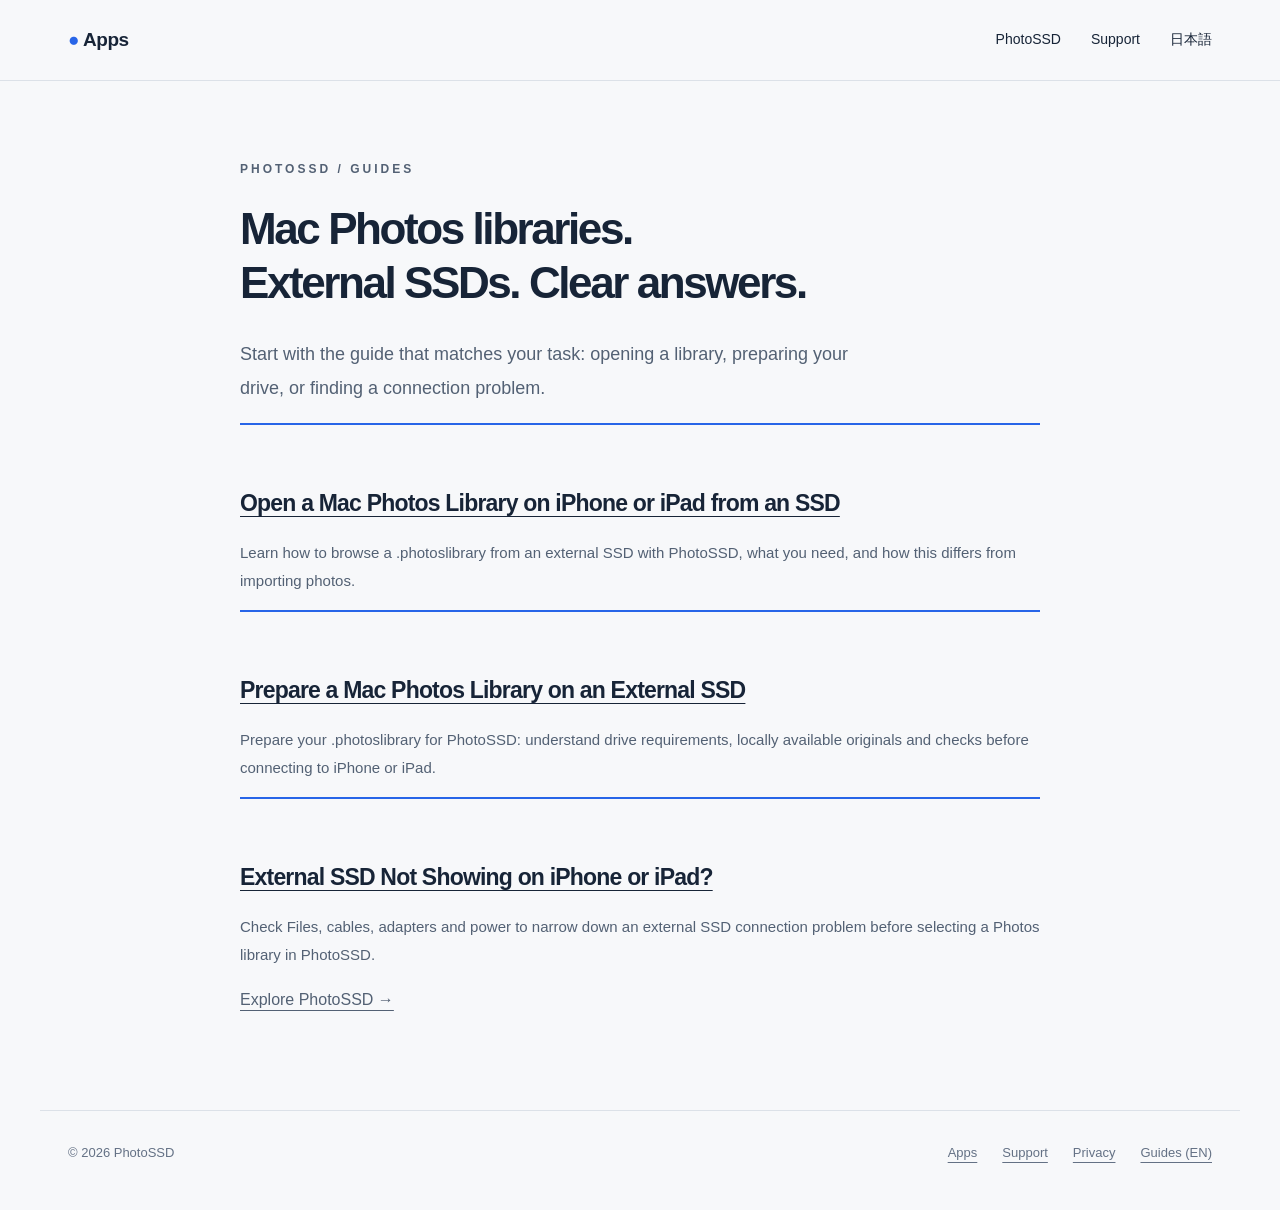
==== guides/index.html @ ad20ba61 "Publish English-first PhotoSSD website with bilingual support and setup guides" ====
<!doctype html><html lang="en"><head><meta charset="utf-8"><meta name="viewport" content="width=device-width, initial-scale=1"><title>PhotoSSD Guides | Mac Photos Libraries &amp; External SSDs</title><meta name="description" content="Practical guides to opening a Mac Photos library on iPhone or iPad, preparing an external SSD, and troubleshooting connections."><link rel="canonical" href="https://djvshvk343.github.io/photossd-support/guides/"><link rel="alternate" hreflang="en" href="https://djvshvk343.github.io/photossd-support/guides/"><link rel="alternate" hreflang="x-default" href="https://djvshvk343.github.io/photossd-support/guides/"><meta property="og:type" content="website"><meta property="og:title" content="PhotoSSD Guides | Mac Photos Libraries &amp; External SSDs"><meta property="og:description" content="Practical guides to opening a Mac Photos library on iPhone or iPad, preparing an external SSD, and troubleshooting connections."><meta property="og:url" content="https://djvshvk343.github.io/photossd-support/guides/"><meta property="og:image" content="https://djvshvk343.github.io/photossd-support/assets/og.png"><meta property="og:image:alt" content="PhotoSSD"><meta property="og:locale" content="en_GB"><meta name="apple-itunes-app" content="app-id=6810257487"><meta property="og:site_name" content="Independent Apps — PhotoSSD"><meta name="twitter:card" content="summary_large_image"><link rel="icon" href="../assets/icon.webp"><link rel="stylesheet" href="../assets/style.css"><script type="application/ld+json">[{"@context": "https://schema.org", "@type": "WebPage", "name": "PhotoSSD Guides | Mac Photos Libraries & External SSDs", "url": "https://djvshvk343.github.io/photossd-support/guides/", "inLanguage": "en", "description": "Practical guides to opening a Mac Photos library on iPhone or iPad, preparing an external SSD, and troubleshooting connections."}, {"@context": "https://schema.org", "@type": "WebSite", "@id": "https://djvshvk343.github.io/photossd-support/#website", "name": "Independent Apps — PhotoSSD", "url": "https://djvshvk343.github.io/photossd-support/", "inLanguage": ["en", "ja"]}, {"@context": "https://schema.org", "@type": "BreadcrumbList", "itemListElement": [{"@type": "ListItem", "position": 1, "name": "Apps", "item": "https://djvshvk343.github.io/photossd-support/"}, {"@type": "ListItem", "position": 2, "name": "PhotoSSD Guides | Mac Photos Libraries & External SSDs", "item": "https://djvshvk343.github.io/photossd-support/guides/"}]}]</script></head><body><a class="skip" href="#main">Skip to content</a><header><nav aria-label="Main navigation"><a class="brand" href="../index.html"><span>●</span> Apps</a><a href="../photossd/index.html">PhotoSSD</a><a href="../support.html">Support</a><a lang="ja" hreflang="ja" href="../ja/photossd/index.html">日本語</a></nav></header><main id="main"><article class="prose"><p class="eyebrow">PhotoSSD / Guides</p><h1>Mac Photos libraries.<br>External SSDs. Clear answers.</h1><p class="lead">Start with the guide that matches your task: opening a library, preparing your drive, or finding a connection problem.</p><article class="feature"><h2><a href="open-mac-photos-library-iphone-ipad/index.html">Open a Mac Photos Library on iPhone or iPad from an SSD</a></h2><p>Learn how to browse a .photoslibrary from an external SSD with PhotoSSD, what you need, and how this differs from importing photos.</p></article><article class="feature"><h2><a href="prepare-photos-library-external-ssd/index.html">Prepare a Mac Photos Library on an External SSD</a></h2><p>Prepare your .photoslibrary for PhotoSSD: understand drive requirements, locally available originals and checks before connecting to iPhone or iPad.</p></article><article class="feature"><h2><a href="external-ssd-not-showing-iphone-ipad/index.html">External SSD Not Showing on iPhone or iPad?</a></h2><p>Check Files, cables, adapters and power to narrow down an external SSD connection problem before selecting a Photos library in PhotoSSD.</p></article><p><a href="../photossd/index.html">Explore PhotoSSD →</a></p></article></main><footer><span>© 2026 PhotoSSD</span><div><a href="../index.html">Apps</a><a href="../support.html">Support</a><a href="../privacy.html">Privacy</a><a href="../guides/index.html">Guides (EN)</a></div></footer></body></html>
---- assets/style.css ----
*{box-sizing:border-box}html{scroll-behavior:smooth;scroll-padding-top:100px}body{margin:0;background:#f7f8fa;color:#172437;font-family:-apple-system,BlinkMacSystemFont,"Helvetica Neue",Arial,"Hiragino Kaku Gothic ProN",sans-serif;line-height:1.85}a{color:inherit;text-underline-offset:5px}img{max-width:100%;height:auto}header{border-bottom:1px solid #dce1e8;background:#f7f8faf2;position:sticky;top:0;z-index:10;backdrop-filter:blur(12px)}nav{max-width:1200px;margin:auto;display:flex;align-items:center;gap:30px;min-height:80px;padding:16px 28px}nav a{text-decoration:none;font-size:14px}nav .brand{font-size:19px;font-weight:750;letter-spacing:-.5px;margin-right:auto}.brand span{color:#2865e8}main{max-width:1200px;margin:auto;padding:0 28px}.eyebrow{font-size:12px;letter-spacing:3px;color:#2865e8;font-weight:750;text-transform:uppercase}.hero{display:grid;grid-template-columns:1.25fr 1fr;gap:65px;align-items:center;padding:80px 0 90px}h1{font-size:clamp(40px,4.8vw,68px);letter-spacing:-.055em;line-height:1.23;margin:22px 0 28px;font-weight:750}h1 span{color:#2865e8}h2{font-size:clamp(27px,3vw,40px);letter-spacing:-.035em;line-height:1.45}h3{font-size:22px;line-height:1.5}.lead{font-size:18px;color:#536174;max-width:620px}.buttons{display:flex;align-items:center;gap:24px;flex-wrap:wrap;margin:30px 0}.button{display:inline-flex;align-items:center;gap:14px;border-radius:9px;background:#172437;color:white;text-decoration:none;padding:14px 22px;font-weight:650;line-height:1.5}.button.blue{background:#2865e8}.button:hover{background:#1748aa}.button small{font-size:10px;display:block;font-weight:400}.note{font-size:13px;color:#647185}.hero-art{position:relative;background:#e8eef7;border-radius:32px;padding:35px 28px 0;display:flex;justify-content:center;overflow:hidden;box-shadow:inset 0 0 70px #d9e6fa}.hero-art img.screen{width:260px;border:7px solid #17202c;border-bottom:0;border-radius:34px 34px 0 0;box-shadow:0 20px 50px #1c365b30;display:block}.art-label{position:absolute;left:20px;bottom:45px;background:white;padding:12px 18px;border:1px solid #dde4ee;border-radius:12px;box-shadow:0 8px 30px #142d5020;font-size:13px;font-weight:650}.art-label span{display:block;color:#2865e8;font-size:11px}.strip{display:grid;grid-template-columns:repeat(3,1fr);border-top:1px solid #dce1e8;border-bottom:1px solid #dce1e8;padding:23px 0;gap:20px}.strip p{margin:0;font-size:14px}.strip b{display:block;font-size:17px}.section{padding:80px 0}.section + .section{border-top:1px solid #dce1e8}.section-title{display:flex;align-items:end;justify-content:space-between;gap:30px;margin-bottom:35px}.section-title h2{margin-bottom:0}.section-title p{max-width:380px;color:#647185;font-size:14px}.features{display:grid;grid-template-columns:repeat(3,1fr);gap:40px}.feature{border-top:2px solid #2865e8;padding-top:20px}.feature .num{color:#2865e8;font-size:13px;font-weight:700}.feature p{color:#647185;font-size:15px}.gallery{display:grid;grid-template-columns:repeat(4,1fr);gap:22px}.gallery a{display:block}.gallery img{display:block;border-radius:20px;border:1px solid #dce1e8;background:#111}.gallery figcaption{font-size:13px;color:#647185;padding-top:15px}.gallery figure{margin:0}.steps{display:grid;grid-template-columns:repeat(3,1fr);gap:35px;counter-reset:step}.steps article{counter-increment:step}.steps article:before{content:'0' counter(step);color:#2865e8;font-size:38px;font-weight:700}.steps p{color:#647185}.privacy-panel{background:#172437;color:#fff;border-radius:24px;padding:50px;display:grid;grid-template-columns:1fr 1fr;gap:50px}.privacy-panel p{color:#becbdf}.privacy-panel .eyebrow{color:#87aeff}.cta{text-align:center;padding:60px 20px}.cta .buttons{justify-content:center}footer{max-width:1200px;margin:auto;border-top:1px solid #dce1e8;padding:30px 28px 45px;display:flex;justify-content:space-between;gap:24px;color:#647185;font-size:13px}footer div{display:flex;gap:25px}.app-card{display:grid;grid-template-columns:100px 1fr auto;align-items:center;gap:35px;padding:38px 0;border-top:1px solid #dce1e8}.app-card img{width:100px;border-radius:23px}.app-card h3{margin:0}.app-card p{color:#647185;margin:8px 0}.intro-icon{width:65px;border-radius:15px}.prose{max-width:800px;margin:auto;padding:65px 0 80px}.prose h1{font-size:44px}.prose h2{font-size:23px;margin-top:42px}.prose p{color:#536174}.prose a{overflow-wrap:anywhere}.prose .contact{background:#e8eef7;padding:25px;border-radius:14px}details{border-bottom:1px solid #dce1e8;padding:23px 0}summary{cursor:pointer;font-weight:650}details p{color:#647185;max-width:850px}.skip{position:absolute;left:10px;top:-80px;z-index:20;background:white;padding:10px}.skip:focus{top:5px}:focus-visible{outline:3px solid #f29c27;outline-offset:5px}@media(max-width:800px){nav{gap:18px;padding:14px 20px;min-height:68px}nav a{font-size:12px}main{padding:0 22px}.hero{grid-template-columns:1fr;gap:35px;padding:45px 0}.hero-art{max-width:450px;width:100%;margin:auto;max-height:570px}.hero h1{font-size:clamp(34px,8.3vw,44px)}.strip{grid-template-columns:1fr;gap:12px}.strip b{display:inline;margin-right:10px}.features,.steps{grid-template-columns:1fr;gap:25px}.section{padding:50px 0}.section-title{display:block}.gallery{grid-template-columns:repeat(2,1fr);gap:20px 15px}.privacy-panel{grid-template-columns:1fr;padding:30px;gap:10px}.app-card{grid-template-columns:70px 1fr;gap:20px}.app-card .button{grid-column:1/-1;justify-content:center}.app-card img{width:70px}footer{flex-direction:column}footer div{flex-wrap:wrap}.prose h1{font-size:34px}}@media(prefers-reduced-motion:reduce){html{scroll-behavior:auto}}.table-scroll{overflow-x:auto}table{width:100%;border-collapse:collapse;font-size:15px}th,td{text-align:left;border-bottom:1px solid #dce1e8;padding:16px;vertical-align:top}th{background:#e8eef7}.prose li{margin-bottom:10px}.prose code{overflow-wrap:anywhere}.storefronts{line-height:2.4}.feature a{text-decoration-thickness:1px}@media(max-width:400px){nav{gap:12px}nav .brand{font-size:17px}nav a{font-size:12px}}
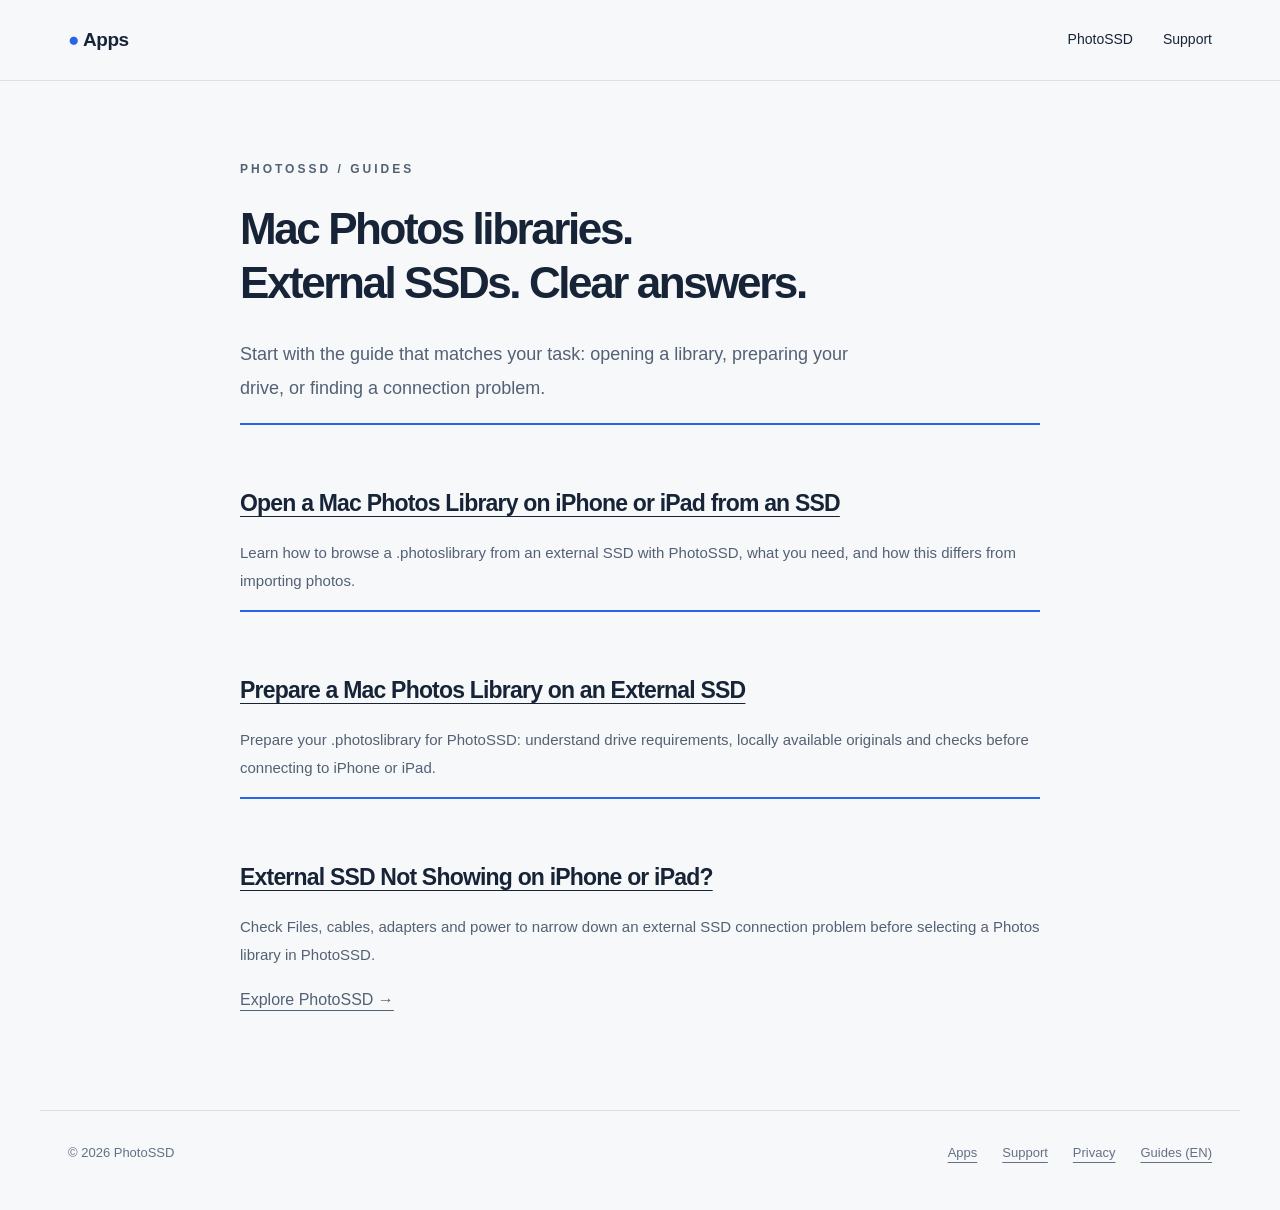
==== commit ec085eed: "Remove header language selector and keep English as default" ====
--- a/guides/index.html
+++ b/guides/index.html
@@ -1 +1 @@
-<!doctype html><html lang="en"><head><meta charset="utf-8"><meta name="viewport" content="width=device-width, initial-scale=1"><title>PhotoSSD Guides | Mac Photos Libraries &amp; External SSDs</title><meta name="description" content="Practical guides to opening a Mac Photos library on iPhone or iPad, preparing an external SSD, and troubleshooting connections."><link rel="canonical" href="https://djvshvk343.github.io/photossd-support/guides/"><link rel="alternate" hreflang="en" href="https://djvshvk343.github.io/photossd-support/guides/"><link rel="alternate" hreflang="x-default" href="https://djvshvk343.github.io/photossd-support/guides/"><meta property="og:type" content="website"><meta property="og:title" content="PhotoSSD Guides | Mac Photos Libraries &amp; External SSDs"><meta property="og:description" content="Practical guides to opening a Mac Photos library on iPhone or iPad, preparing an external SSD, and troubleshooting connections."><meta property="og:url" content="https://djvshvk343.github.io/photossd-support/guides/"><meta property="og:image" content="https://djvshvk343.github.io/photossd-support/assets/og.png"><meta property="og:image:alt" content="PhotoSSD"><meta property="og:locale" content="en_GB"><meta name="apple-itunes-app" content="app-id=6810257487"><meta property="og:site_name" content="Independent Apps — PhotoSSD"><meta name="twitter:card" content="summary_large_image"><link rel="icon" href="../assets/icon.webp"><link rel="stylesheet" href="../assets/style.css"><script type="application/ld+json">[{"@context": "https://schema.org", "@type": "WebPage", "name": "PhotoSSD Guides | Mac Photos Libraries & External SSDs", "url": "https://djvshvk343.github.io/photossd-support/guides/", "inLanguage": "en", "description": "Practical guides to opening a Mac Photos library on iPhone or iPad, preparing an external SSD, and troubleshooting connections."}, {"@context": "https://schema.org", "@type": "WebSite", "@id": "https://djvshvk343.github.io/photossd-support/#website", "name": "Independent Apps — PhotoSSD", "url": "https://djvshvk343.github.io/photossd-support/", "inLanguage": ["en", "ja"]}, {"@context": "https://schema.org", "@type": "BreadcrumbList", "itemListElement": [{"@type": "ListItem", "position": 1, "name": "Apps", "item": "https://djvshvk343.github.io/photossd-support/"}, {"@type": "ListItem", "position": 2, "name": "PhotoSSD Guides | Mac Photos Libraries & External SSDs", "item": "https://djvshvk343.github.io/photossd-support/guides/"}]}]</script></head><body><a class="skip" href="#main">Skip to content</a><header><nav aria-label="Main navigation"><a class="brand" href="../index.html"><span>●</span> Apps</a><a href="../photossd/index.html">PhotoSSD</a><a href="../support.html">Support</a><a lang="ja" hreflang="ja" href="../ja/photossd/index.html">日本語</a></nav></header><main id="main"><article class="prose"><p class="eyebrow">PhotoSSD / Guides</p><h1>Mac Photos libraries.<br>External SSDs. Clear answers.</h1><p class="lead">Start with the guide that matches your task: opening a library, preparing your drive, or finding a connection problem.</p><article class="feature"><h2><a href="open-mac-photos-library-iphone-ipad/index.html">Open a Mac Photos Library on iPhone or iPad from an SSD</a></h2><p>Learn how to browse a .photoslibrary from an external SSD with PhotoSSD, what you need, and how this differs from importing photos.</p></article><article class="feature"><h2><a href="prepare-photos-library-external-ssd/index.html">Prepare a Mac Photos Library on an External SSD</a></h2><p>Prepare your .photoslibrary for PhotoSSD: understand drive requirements, locally available originals and checks before connecting to iPhone or iPad.</p></article><article class="feature"><h2><a href="external-ssd-not-showing-iphone-ipad/index.html">External SSD Not Showing on iPhone or iPad?</a></h2><p>Check Files, cables, adapters and power to narrow down an external SSD connection problem before selecting a Photos library in PhotoSSD.</p></article><p><a href="../photossd/index.html">Explore PhotoSSD →</a></p></article></main><footer><span>© 2026 PhotoSSD</span><div><a href="../index.html">Apps</a><a href="../support.html">Support</a><a href="../privacy.html">Privacy</a><a href="../guides/index.html">Guides (EN)</a></div></footer></body></html>+<!doctype html><html lang="en"><head><meta charset="utf-8"><meta name="viewport" content="width=device-width, initial-scale=1"><title>PhotoSSD Guides | Mac Photos Libraries &amp; External SSDs</title><meta name="description" content="Practical guides to opening a Mac Photos library on iPhone or iPad, preparing an external SSD, and troubleshooting connections."><link rel="canonical" href="https://djvshvk343.github.io/photossd-support/guides/"><link rel="alternate" hreflang="en" href="https://djvshvk343.github.io/photossd-support/guides/"><link rel="alternate" hreflang="x-default" href="https://djvshvk343.github.io/photossd-support/guides/"><meta property="og:type" content="website"><meta property="og:title" content="PhotoSSD Guides | Mac Photos Libraries &amp; External SSDs"><meta property="og:description" content="Practical guides to opening a Mac Photos library on iPhone or iPad, preparing an external SSD, and troubleshooting connections."><meta property="og:url" content="https://djvshvk343.github.io/photossd-support/guides/"><meta property="og:image" content="https://djvshvk343.github.io/photossd-support/assets/og.png"><meta property="og:image:alt" content="PhotoSSD"><meta property="og:locale" content="en_GB"><meta name="apple-itunes-app" content="app-id=6810257487"><meta property="og:site_name" content="Independent Apps — PhotoSSD"><meta name="twitter:card" content="summary_large_image"><link rel="icon" href="../assets/icon.webp"><link rel="stylesheet" href="../assets/style.css"><script type="application/ld+json">[{"@context": "https://schema.org", "@type": "WebPage", "name": "PhotoSSD Guides | Mac Photos Libraries & External SSDs", "url": "https://djvshvk343.github.io/photossd-support/guides/", "inLanguage": "en", "description": "Practical guides to opening a Mac Photos library on iPhone or iPad, preparing an external SSD, and troubleshooting connections."}, {"@context": "https://schema.org", "@type": "WebSite", "@id": "https://djvshvk343.github.io/photossd-support/#website", "name": "Independent Apps — PhotoSSD", "url": "https://djvshvk343.github.io/photossd-support/", "inLanguage": ["en", "ja"]}, {"@context": "https://schema.org", "@type": "BreadcrumbList", "itemListElement": [{"@type": "ListItem", "position": 1, "name": "Apps", "item": "https://djvshvk343.github.io/photossd-support/"}, {"@type": "ListItem", "position": 2, "name": "PhotoSSD Guides | Mac Photos Libraries & External SSDs", "item": "https://djvshvk343.github.io/photossd-support/guides/"}]}]</script></head><body><a class="skip" href="#main">Skip to content</a><header><nav aria-label="Main navigation"><a class="brand" href="../index.html"><span>●</span> Apps</a><a href="../photossd/index.html">PhotoSSD</a><a href="../support.html">Support</a></nav></header><main id="main"><article class="prose"><p class="eyebrow">PhotoSSD / Guides</p><h1>Mac Photos libraries.<br>External SSDs. Clear answers.</h1><p class="lead">Start with the guide that matches your task: opening a library, preparing your drive, or finding a connection problem.</p><article class="feature"><h2><a href="open-mac-photos-library-iphone-ipad/index.html">Open a Mac Photos Library on iPhone or iPad from an SSD</a></h2><p>Learn how to browse a .photoslibrary from an external SSD with PhotoSSD, what you need, and how this differs from importing photos.</p></article><article class="feature"><h2><a href="prepare-photos-library-external-ssd/index.html">Prepare a Mac Photos Library on an External SSD</a></h2><p>Prepare your .photoslibrary for PhotoSSD: understand drive requirements, locally available originals and checks before connecting to iPhone or iPad.</p></article><article class="feature"><h2><a href="external-ssd-not-showing-iphone-ipad/index.html">External SSD Not Showing on iPhone or iPad?</a></h2><p>Check Files, cables, adapters and power to narrow down an external SSD connection problem before selecting a Photos library in PhotoSSD.</p></article><p><a href="../photossd/index.html">Explore PhotoSSD →</a></p></article></main><footer><span>© 2026 PhotoSSD</span><div><a href="../index.html">Apps</a><a href="../support.html">Support</a><a href="../privacy.html">Privacy</a><a href="../guides/index.html">Guides (EN)</a></div></footer></body></html>
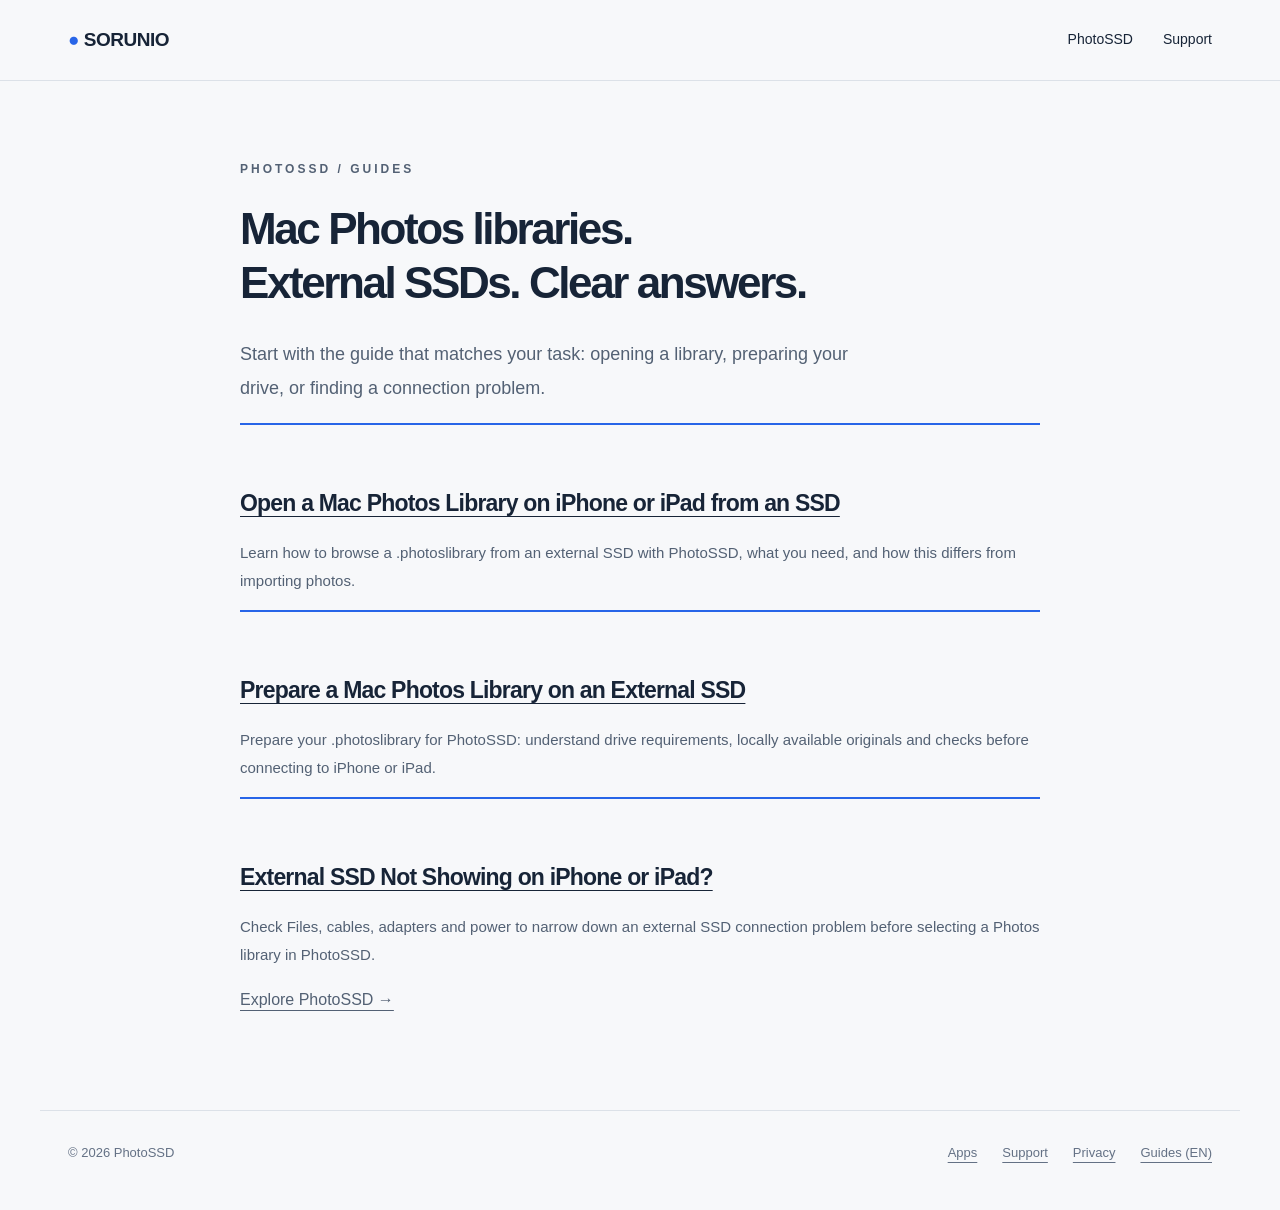
==== commit 18f15e06: "Align PhotoSSD website with free pricing and SORUNIO markets" ====
--- a/guides/index.html
+++ b/guides/index.html
@@ -1 +1 @@
-<!doctype html><html lang="en"><head><meta charset="utf-8"><meta name="viewport" content="width=device-width, initial-scale=1"><title>PhotoSSD Guides | Mac Photos Libraries &amp; External SSDs</title><meta name="description" content="Practical guides to opening a Mac Photos library on iPhone or iPad, preparing an external SSD, and troubleshooting connections."><link rel="canonical" href="https://djvshvk343.github.io/photossd-support/guides/"><link rel="alternate" hreflang="en" href="https://djvshvk343.github.io/photossd-support/guides/"><link rel="alternate" hreflang="x-default" href="https://djvshvk343.github.io/photossd-support/guides/"><meta property="og:type" content="website"><meta property="og:title" content="PhotoSSD Guides | Mac Photos Libraries &amp; External SSDs"><meta property="og:description" content="Practical guides to opening a Mac Photos library on iPhone or iPad, preparing an external SSD, and troubleshooting connections."><meta property="og:url" content="https://djvshvk343.github.io/photossd-support/guides/"><meta property="og:image" content="https://djvshvk343.github.io/photossd-support/assets/og.png"><meta property="og:image:alt" content="PhotoSSD"><meta property="og:locale" content="en_GB"><meta name="apple-itunes-app" content="app-id=6810257487"><meta property="og:site_name" content="Independent Apps — PhotoSSD"><meta name="twitter:card" content="summary_large_image"><link rel="icon" href="../assets/icon.webp"><link rel="stylesheet" href="../assets/style.css"><script type="application/ld+json">[{"@context": "https://schema.org", "@type": "WebPage", "name": "PhotoSSD Guides | Mac Photos Libraries & External SSDs", "url": "https://djvshvk343.github.io/photossd-support/guides/", "inLanguage": "en", "description": "Practical guides to opening a Mac Photos library on iPhone or iPad, preparing an external SSD, and troubleshooting connections."}, {"@context": "https://schema.org", "@type": "WebSite", "@id": "https://djvshvk343.github.io/photossd-support/#website", "name": "Independent Apps — PhotoSSD", "url": "https://djvshvk343.github.io/photossd-support/", "inLanguage": ["en", "ja"]}, {"@context": "https://schema.org", "@type": "BreadcrumbList", "itemListElement": [{"@type": "ListItem", "position": 1, "name": "Apps", "item": "https://djvshvk343.github.io/photossd-support/"}, {"@type": "ListItem", "position": 2, "name": "PhotoSSD Guides | Mac Photos Libraries & External SSDs", "item": "https://djvshvk343.github.io/photossd-support/guides/"}]}]</script></head><body><a class="skip" href="#main">Skip to content</a><header><nav aria-label="Main navigation"><a class="brand" href="../index.html"><span>●</span> Apps</a><a href="../photossd/index.html">PhotoSSD</a><a href="../support.html">Support</a></nav></header><main id="main"><article class="prose"><p class="eyebrow">PhotoSSD / Guides</p><h1>Mac Photos libraries.<br>External SSDs. Clear answers.</h1><p class="lead">Start with the guide that matches your task: opening a library, preparing your drive, or finding a connection problem.</p><article class="feature"><h2><a href="open-mac-photos-library-iphone-ipad/index.html">Open a Mac Photos Library on iPhone or iPad from an SSD</a></h2><p>Learn how to browse a .photoslibrary from an external SSD with PhotoSSD, what you need, and how this differs from importing photos.</p></article><article class="feature"><h2><a href="prepare-photos-library-external-ssd/index.html">Prepare a Mac Photos Library on an External SSD</a></h2><p>Prepare your .photoslibrary for PhotoSSD: understand drive requirements, locally available originals and checks before connecting to iPhone or iPad.</p></article><article class="feature"><h2><a href="external-ssd-not-showing-iphone-ipad/index.html">External SSD Not Showing on iPhone or iPad?</a></h2><p>Check Files, cables, adapters and power to narrow down an external SSD connection problem before selecting a Photos library in PhotoSSD.</p></article><p><a href="../photossd/index.html">Explore PhotoSSD →</a></p></article></main><footer><span>© 2026 PhotoSSD</span><div><a href="../index.html">Apps</a><a href="../support.html">Support</a><a href="../privacy.html">Privacy</a><a href="../guides/index.html">Guides (EN)</a></div></footer></body></html>+<!doctype html><html lang="en"><head><meta charset="utf-8"><meta name="viewport" content="width=device-width, initial-scale=1"><title>PhotoSSD Guides | Mac Photos Libraries &amp; External SSDs</title><meta name="description" content="Practical guides to opening a Mac Photos library on iPhone or iPad, preparing an external SSD, and troubleshooting connections."><link rel="canonical" href="https://djvshvk343.github.io/photossd-support/guides/"><link rel="alternate" hreflang="en" href="https://djvshvk343.github.io/photossd-support/guides/"><link rel="alternate" hreflang="x-default" href="https://djvshvk343.github.io/photossd-support/guides/"><meta property="og:type" content="website"><meta property="og:title" content="PhotoSSD Guides | Mac Photos Libraries &amp; External SSDs"><meta property="og:description" content="Practical guides to opening a Mac Photos library on iPhone or iPad, preparing an external SSD, and troubleshooting connections."><meta property="og:url" content="https://djvshvk343.github.io/photossd-support/guides/"><meta property="og:image" content="https://djvshvk343.github.io/photossd-support/assets/og.png"><meta property="og:image:alt" content="PhotoSSD"><meta property="og:locale" content="en_GB"><meta name="apple-itunes-app" content="app-id=6810257487"><meta property="og:site_name" content="SORUNIO — PhotoSSD"><meta name="twitter:card" content="summary_large_image"><link rel="icon" href="../assets/icon.webp"><link rel="stylesheet" href="../assets/style.css"><script type="application/ld+json">[{"@context": "https://schema.org", "@type": "WebPage", "name": "PhotoSSD Guides | Mac Photos Libraries & External SSDs", "url": "https://djvshvk343.github.io/photossd-support/guides/", "inLanguage": "en", "description": "Practical guides to opening a Mac Photos library on iPhone or iPad, preparing an external SSD, and troubleshooting connections."}, {"@context": "https://schema.org", "@type": "WebSite", "@id": "https://djvshvk343.github.io/photossd-support/#website", "name": "SORUNIO — PhotoSSD", "url": "https://djvshvk343.github.io/photossd-support/", "inLanguage": ["en"]}, {"@context": "https://schema.org", "@type": "BreadcrumbList", "itemListElement": [{"@type": "ListItem", "position": 1, "name": "Apps", "item": "https://djvshvk343.github.io/photossd-support/"}, {"@type": "ListItem", "position": 2, "name": "PhotoSSD Guides | Mac Photos Libraries & External SSDs", "item": "https://djvshvk343.github.io/photossd-support/guides/"}]}]</script></head><body><a class="skip" href="#main">Skip to content</a><header><nav aria-label="Main navigation"><a class="brand" href="../index.html"><span>●</span> SORUNIO</a><a href="../photossd/index.html">PhotoSSD</a><a href="../support.html">Support</a></nav></header><main id="main"><article class="prose"><p class="eyebrow">PhotoSSD / Guides</p><h1>Mac Photos libraries.<br>External SSDs. Clear answers.</h1><p class="lead">Start with the guide that matches your task: opening a library, preparing your drive, or finding a connection problem.</p><article class="feature"><h2><a href="open-mac-photos-library-iphone-ipad/index.html">Open a Mac Photos Library on iPhone or iPad from an SSD</a></h2><p>Learn how to browse a .photoslibrary from an external SSD with PhotoSSD, what you need, and how this differs from importing photos.</p></article><article class="feature"><h2><a href="prepare-photos-library-external-ssd/index.html">Prepare a Mac Photos Library on an External SSD</a></h2><p>Prepare your .photoslibrary for PhotoSSD: understand drive requirements, locally available originals and checks before connecting to iPhone or iPad.</p></article><article class="feature"><h2><a href="external-ssd-not-showing-iphone-ipad/index.html">External SSD Not Showing on iPhone or iPad?</a></h2><p>Check Files, cables, adapters and power to narrow down an external SSD connection problem before selecting a Photos library in PhotoSSD.</p></article><p><a href="../photossd/index.html">Explore PhotoSSD →</a></p></article></main><footer><span>© 2026 PhotoSSD</span><div><a href="../index.html">Apps</a><a href="../support.html">Support</a><a href="../privacy.html">Privacy</a><a href="../guides/index.html">Guides (EN)</a></div></footer></body></html>
